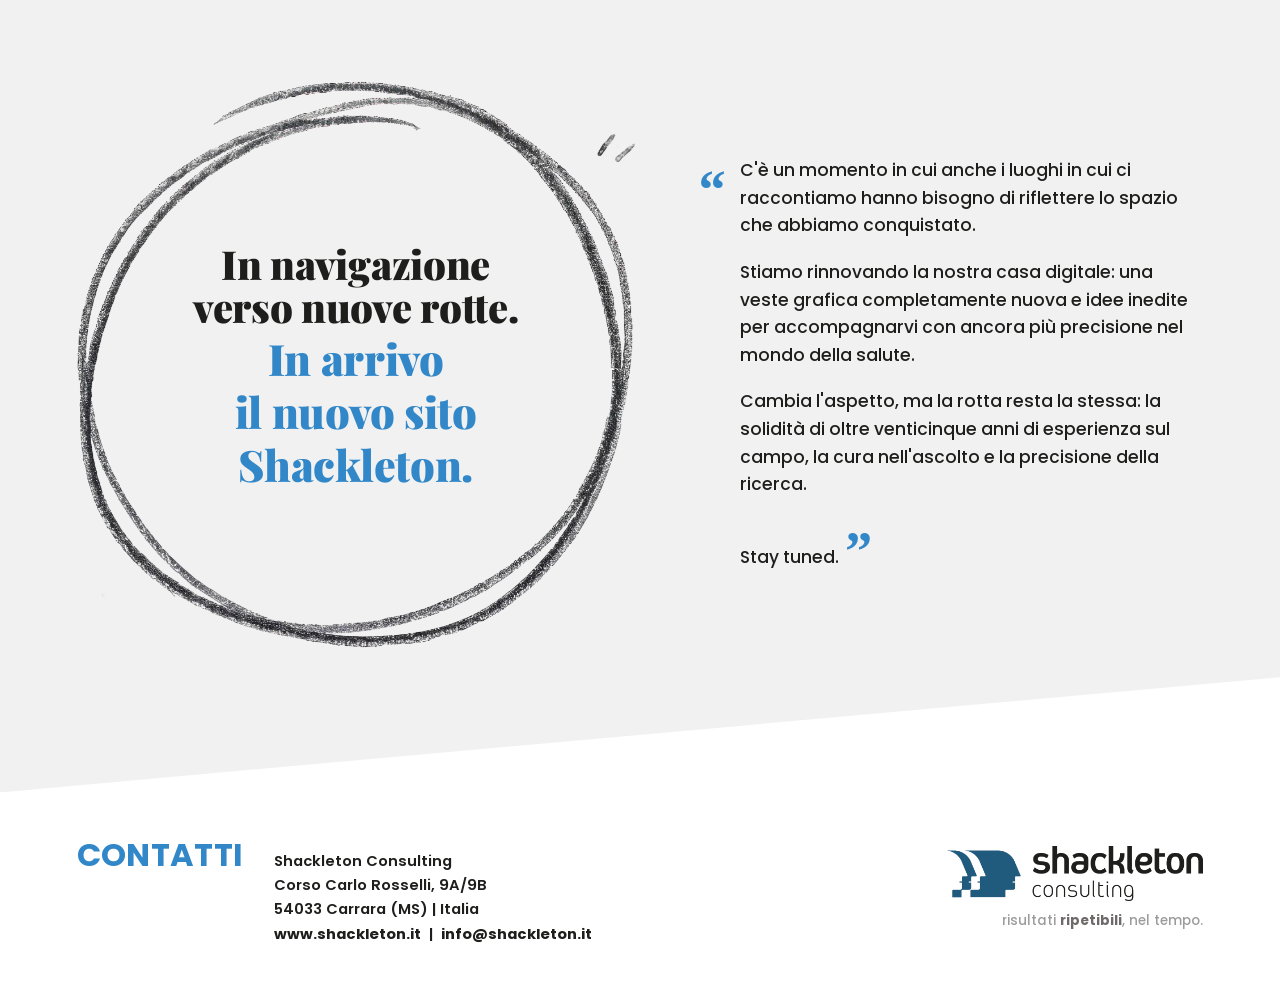
==== index.html @ fef7f061 "Base: landing provvisoria fedele al mockup del grafico Hero con cerchio disegnato a mano, titolo ani" ====
<!DOCTYPE html>
<html lang="it">
<head>
<meta charset="UTF-8">
<meta name="viewport" content="width=device-width, initial-scale=1, viewport-fit=cover">
<title>Shackleton Consulting — Il nuovo sito è in arrivo</title>
<meta name="description" content="Shackleton Consulting sta rinnovando la propria casa digitale. Stessa solidità, stessa cura: un nuovo sito, in arrivo. Stay tuned.">
<meta name="theme-color" content="#f1f1f1">

<meta property="og:type" content="website">
<meta property="og:title" content="Shackleton Consulting — Il nuovo sito è in arrivo">
<meta property="og:description" content="Stiamo rinnovando la nostra casa digitale: una veste grafica completamente nuova per accompagnarvi con ancora più precisione nel mondo della salute.">
<meta property="og:image" content="images/logo-shackleton.png">
<meta property="og:locale" content="it_IT">

<link rel="icon" type="image/png" sizes="32x32" href="images/favicon-32.png">
<link rel="icon" type="image/png" sizes="16x16" href="images/favicon-16.png">
<link rel="apple-touch-icon" sizes="180x180" href="images/favicon-180.png">

<link rel="preconnect" href="https://fonts.googleapis.com">
<link rel="preconnect" href="https://fonts.gstatic.com" crossorigin>
<link href="https://fonts.googleapis.com/css2?family=Playfair+Display:wght@700;800;900&family=Poppins:ital,wght@0,400;0,500;0,600;0,700;0,800;1,500&display=swap" rel="stylesheet">

<link rel="stylesheet" href="styles.css">
</head>
<body>

<a class="skip-link" href="#contatti">Vai ai contatti</a>

<div class="page">

  <header class="hero" id="top">
    <div class="hero__visual" aria-hidden="false">
      <picture>
        <source srcset="images/circle-sketch.webp" type="image/webp">
        <img class="hero__circle" src="images/circle-sketch.png" alt="" aria-hidden="true" width="983" height="1000">
      </picture>

      <h1 class="hero__heading">
        <span class="hero__line hero__line--ink" style="--d:1">In navigazione</span>
        <span class="hero__line hero__line--ink" style="--d:2">verso nuove rotte.</span>
        <span class="hero__line hero__line--blue" style="--d:3">In arrivo</span>
        <span class="hero__line hero__line--blue" style="--d:4">il nuovo sito</span>
        <span class="hero__line hero__line--blue" style="--d:5">Shackleton.</span>
      </h1>
    </div>

    <div class="hero__quote-wrap">
      <blockquote class="hero__quote">
        <span class="quote-mark quote-mark--open" aria-hidden="true">&ldquo;</span>
        <div class="hero__quote-text">
          <p>C'è un momento in cui anche i luoghi in cui ci raccontiamo hanno bisogno di riflettere lo spazio che abbiamo conquistato.</p>
          <p>Stiamo rinnovando la nostra casa digitale: una veste grafica completamente nuova e idee inedite per accompagnarvi con ancora più precisione nel mondo della salute.</p>
          <p>Cambia l'aspetto, ma la rotta resta la stessa: la solidità di oltre venticinque anni di esperienza sul campo, la cura nell'ascolto e la precisione della ricerca.</p>
          <p class="hero__signoff">Stay tuned.<span class="quote-mark quote-mark--close" aria-hidden="true">&rdquo;</span></p>
        </div>
      </blockquote>
    </div>
  </header>

  <footer class="site-footer" id="contatti">
    <div class="site-footer__inner">
      <div class="site-footer__contact">
        <h2 class="site-footer__label">Contatti</h2>
        <address>
          Shackleton Consulting<br>
          Corso Carlo Rosselli, 9A/9B<br>
          54033 Carrara (MS) | Italia<br>
          <a href="https://www.shackleton.it">www.shackleton.it</a>&nbsp;&nbsp;|&nbsp;&nbsp;<a href="mailto:info@shackleton.it">info@shackleton.it</a>
        </address>
      </div>

      <div class="site-footer__brand">
        <img class="site-footer__logo" src="images/logo-shackleton.png" alt="Shackleton Consulting" width="1920" height="416" loading="lazy">
        <p class="site-footer__tagline">risultati <strong>ripetibili</strong>, nel tempo.</p>
      </div>
    </div>
  </footer>

</div>

<script src="site.js" defer></script>
</body>
</html>
---- styles.css ----
/* ==========================================================================
   Shackleton Consulting — Landing provvisoria "Stay tuned"
   ========================================================================== */

:root{
  --bg: #f1f1f1;
  --white: #ffffff;
  --blue: #3287c8;
  --blue-dark: #205b7d;
  --ink: #1e1e1c;
  --gray: #9c9c9c;
  --gray-dark: #6e6a69;

  --serif: "Playfair Display", "Georgia", "Times New Roman", serif;
  --sans: "Poppins", "Segoe UI", "Helvetica Neue", Arial, sans-serif;

  --footer-wedge: clamp(48px, 9vw, 140px);
  --edge: clamp(24px, 6vw, 96px);

  color-scheme: light;
}

*, *::before, *::after{ box-sizing: border-box; }

html{
  scroll-behavior: smooth;
}

body{
  margin: 0;
  background: var(--bg);
  color: var(--ink);
  font-family: var(--sans);
  -webkit-font-smoothing: antialiased;
  -moz-osx-font-smoothing: grayscale;
  overflow-x: hidden;
}

img{ max-width: 100%; display: block; }

a{
  color: var(--blue);
  text-decoration: none;
}

/* Skip link — accessibility */
.skip-link{
  position: absolute;
  left: -9999px;
  top: 0;
  background: var(--blue-dark);
  color: #fff;
  padding: 12px 20px;
  z-index: 1000;
  border-radius: 0 0 8px 0;
}
.skip-link:focus{
  left: 0;
}

.page{
  min-height: 100vh;
  display: flex;
  flex-direction: column;
}

/* ==========================================================================
   HERO
   ========================================================================== */

.hero{
  position: relative;
  flex: 1 0 auto;
  display: grid;
  grid-template-columns: minmax(0, 1.05fr) minmax(0, 0.95fr);
  align-items: center;
  gap: clamp(24px, 5vw, 72px);
  padding: clamp(56px, 9vh, 110px) var(--edge) clamp(120px, 16vh, 200px);
  max-width: 1440px;
  margin: 0 auto;
  width: 100%;
}

.hero__visual{
  position: relative;
  display: flex;
  align-items: center;
  justify-content: center;
  aspect-ratio: 983 / 1000;
  width: 100%;
  max-width: 560px;
  justify-self: start;
}

.hero__visual picture{
  position: absolute;
  inset: 0;
  display: block;
}

.hero__circle{
  width: 100%;
  height: 100%;
  object-fit: contain;
  opacity: 0;
  transform: scale(0.88) rotate(-3deg);
  animation: circleIn 1.1s cubic-bezier(.2,.7,.2,1) .15s forwards,
             circleDrift 9s ease-in-out 1.3s infinite;
}

@keyframes circleIn{
  to{ opacity: 1; transform: scale(1) rotate(0deg); }
}
@keyframes circleDrift{
  0%, 100%{ transform: rotate(0deg) translateY(0); }
  50%{ transform: rotate(.6deg) translateY(-6px); }
}

.hero__heading{
  position: relative;
  margin: 0;
  padding: 8% 10%;
  text-align: center;
  font-weight: 900;
  line-height: 1.08;
  letter-spacing: -0.01em;
}

.hero__line{
  display: block;
  opacity: 0;
  transform: translateY(18px);
  animation: lineIn .8s cubic-bezier(.2,.7,.2,1) forwards;
  animation-delay: calc(var(--d) * 120ms + 250ms);
}

@keyframes lineIn{
  to{ opacity: 1; transform: translateY(0); }
}

.hero__line--ink{
  font-family: var(--serif);
  font-size: clamp(1.5rem, 3.6vw, 2.5rem);
  color: var(--ink);
}

.hero__line--blue{
  font-family: var(--serif);
  font-size: clamp(1.6rem, 3.9vw, 2.7rem);
  color: var(--blue);
  margin-top: 0.15em;
}
.hero__line--blue:first-of-type{ margin-top: 0.35em; }

.hero__quote-wrap{
  display: flex;
  align-items: center;
  opacity: 0;
  transform: translateX(26px);
  animation: quoteIn .9s cubic-bezier(.2,.7,.2,1) .9s forwards;
}

@keyframes quoteIn{
  to{ opacity: 1; transform: translateX(0); }
}

.hero__quote{
  margin: 0;
  display: flex;
  gap: 14px;
  align-items: flex-start;
}

.quote-mark{
  font-family: Georgia, "Times New Roman", serif;
  color: var(--blue);
  font-weight: 700;
  font-size: clamp(2.4rem, 4.5vw, 3.4rem);
  line-height: 1;
  flex: none;
}
.quote-mark--open{
  transform: translateY(6px);
}
.quote-mark--close{
  display: inline-block;
  margin-left: 6px;
  transform: translateY(6px) scale(0);
  animation: markPop .5s cubic-bezier(.34,1.56,.64,1) 1.6s forwards;
}
@keyframes markPop{
  to{ transform: translateY(6px) scale(1); }
}

.hero__quote-text p{
  margin: 0 0 1.1em;
  font-size: clamp(.98rem, 1.35vw, 1.08rem);
  line-height: 1.6;
  font-weight: 500;
  color: var(--ink);
}
.hero__quote-text p:last-child{ margin-bottom: 0; }

.hero__signoff{
  font-weight: 700;
}

/* ==========================================================================
   FOOTER
   ========================================================================== */

.site-footer{
  position: relative;
  flex: none;
  background: var(--white);
  z-index: 2;
}

.site-footer::before{
  content: "";
  position: absolute;
  left: 0;
  right: 0;
  bottom: 100%;
  height: var(--footer-wedge);
  background: var(--white);
  clip-path: polygon(0 100%, 100% 0, 100% 100%);
  pointer-events: none;
}

.site-footer__inner{
  max-width: 1440px;
  margin: 0 auto;
  padding: clamp(20px, 3vw, 40px) var(--edge) clamp(32px, 4vw, 56px);
  display: flex;
  flex-wrap: wrap;
  align-items: center;
  justify-content: space-between;
  gap: clamp(24px, 4vw, 48px);
}

.site-footer__contact,
.site-footer__brand{
  opacity: 0;
  transform: translateY(16px);
}
.is-visible .site-footer__contact{
  animation: footIn .8s cubic-bezier(.2,.7,.2,1) forwards;
}
.is-visible .site-footer__brand{
  animation: footIn .8s cubic-bezier(.2,.7,.2,1) .15s forwards;
}
@keyframes footIn{
  to{ opacity: 1; transform: translateY(0); }
}

.site-footer__contact{
  display: flex;
  align-items: baseline;
  gap: clamp(16px, 2.4vw, 32px);
  flex-wrap: wrap;
}

.site-footer__label{
  margin: 0;
  font-family: var(--sans);
  font-size: clamp(1.4rem, 2.6vw, 2rem);
  font-weight: 700;
  color: var(--blue);
  text-transform: uppercase;
  letter-spacing: .01em;
}

address{
  font-style: normal;
  font-weight: 600;
  font-size: clamp(.86rem, 1.15vw, .98rem);
  line-height: 1.65;
  color: var(--ink);
}

address a{
  color: var(--ink);
  font-weight: 700;
  position: relative;
}
address a::after{
  content: "";
  position: absolute;
  left: 0;
  right: 100%;
  bottom: -2px;
  height: 2px;
  background: var(--blue);
  transition: right .3s cubic-bezier(.2,.7,.2,1);
}
address a:hover::after,
address a:focus-visible::after{
  right: 0;
}
address a:hover,
address a:focus-visible{
  color: var(--blue-dark);
}

.site-footer__brand{
  display: flex;
  flex-direction: column;
  align-items: flex-end;
  gap: 10px;
  text-align: right;
}

.site-footer__logo{
  width: clamp(190px, 20vw, 300px);
  height: auto;
}

.site-footer__tagline{
  margin: 0;
  font-size: clamp(.8rem, 1.05vw, .92rem);
  font-weight: 500;
  color: var(--gray);
}
.site-footer__tagline strong{
  color: var(--gray-dark);
  font-weight: 700;
}

/* ==========================================================================
   RESPONSIVE
   ========================================================================== */

@media (max-width: 980px){
  .hero{
    grid-template-columns: 1fr;
    justify-items: center;
    text-align: center;
    padding-top: clamp(48px, 10vh, 90px);
  }
  .hero__visual{ max-width: 460px; justify-self: center; }
  .hero__quote-wrap{
    transform: translateY(24px);
    animation-name: quoteInUp;
  }
  @keyframes quoteInUp{
    to{ opacity: 1; transform: translateY(0); }
  }
  .hero__quote{ text-align: left; }
}

@media (max-width: 640px){
  .hero{ padding-inline: 20px; padding-bottom: clamp(90px, 20vh, 150px); gap: 36px; }
  .hero__heading{ padding: 10% 4%; }
  .site-footer__inner{ flex-direction: column; align-items: flex-start; }
  .site-footer__brand{ align-items: flex-start; text-align: left; width: 100%; }
  .site-footer__logo{ width: clamp(180px, 55vw, 260px); }
  .site-footer__contact{ flex-direction: column; align-items: flex-start; gap: 10px; }
}

@media (max-width: 380px){
  .hero__line--ink{ font-size: 1.55rem; }
  .hero__line--blue{ font-size: 1.65rem; }
}

/* ==========================================================================
   MOTION PREFERENCES
   ========================================================================== */

@media (prefers-reduced-motion: reduce){
  *, *::before, *::after{
    animation-duration: .001ms !important;
    animation-iteration-count: 1 !important;
    transition-duration: .001ms !important;
    scroll-behavior: auto !important;
  }
  .hero__circle{ animation: none; opacity: 1; transform: none; }
}
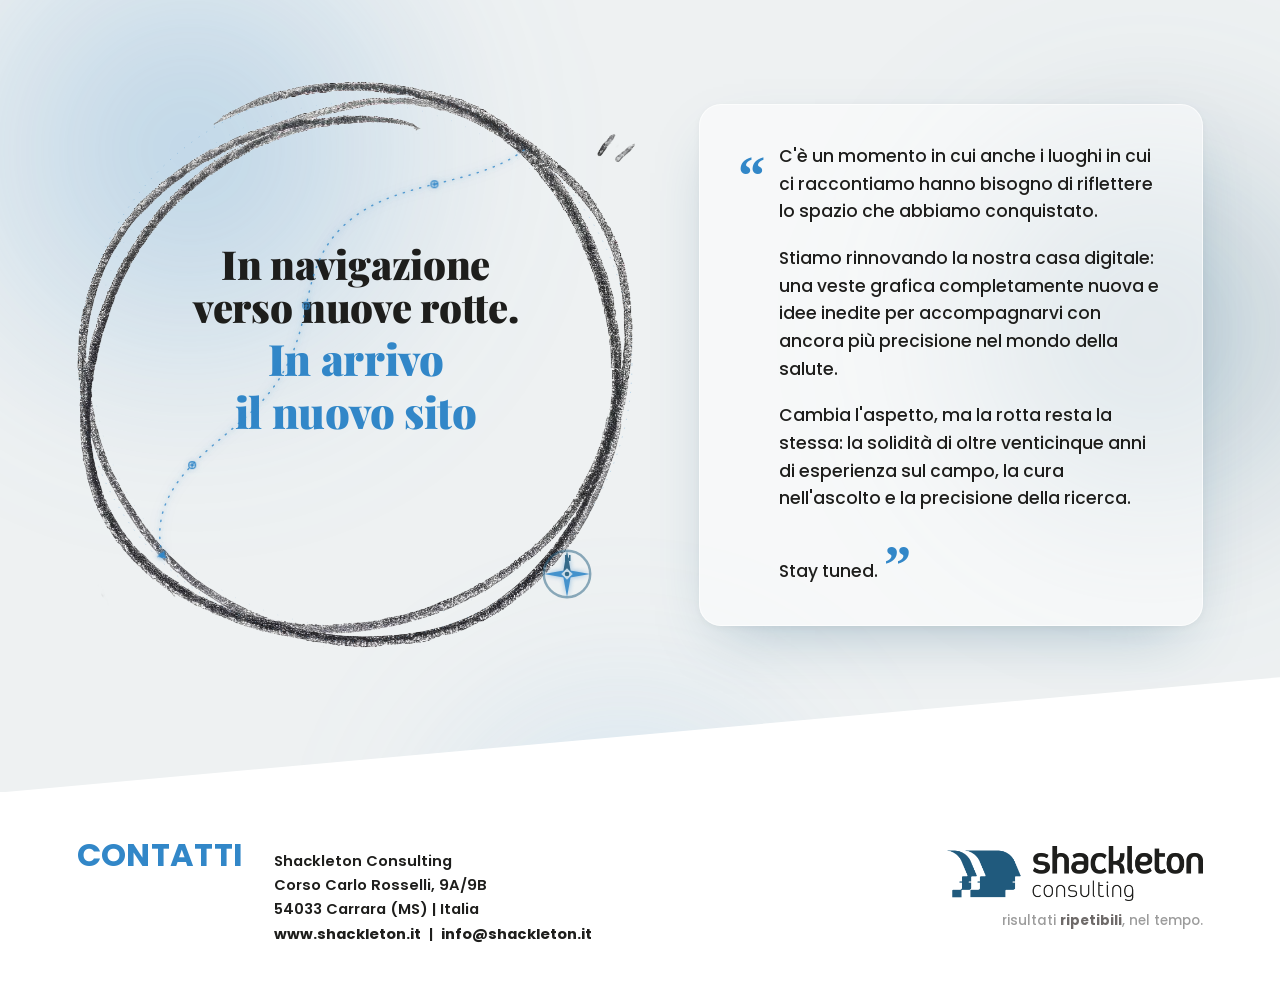
==== commit 030c31e6: "Applica direzione v3 "Esploratore Celeste" all'hero Sfondo atmosferico con bagliori animati, rotta s" ====
--- a/index.html
+++ b/index.html
@@ -27,6 +27,12 @@
 
 <a class="skip-link" href="#contatti">Vai ai contatti</a>
 
+<div class="aurora" aria-hidden="true">
+  <div class="aurora__blob aurora__blob--1"></div>
+  <div class="aurora__blob aurora__blob--2"></div>
+  <div class="aurora__blob aurora__blob--3"></div>
+</div>
+
 <div class="page">
 
   <header class="hero" id="top">
@@ -36,12 +42,79 @@
         <img class="hero__circle" src="images/circle-sketch.png" alt="" aria-hidden="true" width="983" height="1000">
       </picture>
 
+      <svg class="hero__radar" viewBox="0 0 983 1000" preserveAspectRatio="xMidYMid meet" aria-hidden="true">
+        <circle class="hero__radar-ring hero__radar-ring--a" cx="491" cy="500" r="487" />
+        <circle class="hero__radar-ring hero__radar-ring--b" cx="491" cy="500" r="462" />
+      </svg>
+
+      <!-- Cielo stellato ambientale -->
+      <svg class="hero__stars" viewBox="0 0 983 1000" preserveAspectRatio="xMidYMid meet" aria-hidden="true">
+        <defs>
+          <g id="sparkle4">
+            <path d="M0,-5 L1.1,-1.1 L5,0 L1.1,1.1 L0,5 L-1.1,1.1 L-5,0 L-1.1,-1.1 Z" />
+          </g>
+        </defs>
+        <g class="star-sparkle is-ambient star-twinkle" style="animation-delay:.2s" transform="translate(95,180) scale(.7)"><use href="#sparkle4"/></g>
+        <g class="star-sparkle is-ambient star-twinkle" style="animation-delay:1.4s" transform="translate(860,300) scale(.55)"><use href="#sparkle4"/></g>
+        <g class="star-sparkle is-ambient star-twinkle" style="animation-delay:.8s" transform="translate(120,760) scale(.6)"><use href="#sparkle4"/></g>
+        <g class="star-sparkle is-ambient star-twinkle" style="animation-delay:2.1s" transform="translate(870,620) scale(.7)"><use href="#sparkle4"/></g>
+        <g class="star-sparkle is-ambient star-twinkle" style="animation-delay:1.7s" transform="translate(500,90) scale(.5)"><use href="#sparkle4"/></g>
+        <g class="star-sparkle is-ambient star-twinkle" style="animation-delay:.5s" transform="translate(760,850) scale(.6)"><use href="#sparkle4"/></g>
+        <g class="star-sparkle is-ambient star-twinkle" style="animation-delay:2.6s" transform="translate(230,920) scale(.5)"><use href="#sparkle4"/></g>
+      </svg>
+
+      <!-- Rotta stellare + barchetta + scia -->
+      <svg class="hero__route" viewBox="0 0 983 1000" preserveAspectRatio="xMidYMid meet" aria-hidden="true">
+        <path class="hero__route-path" d="M 150 836 C 120 700, 260 640, 330 560 C 430 445, 380 340, 470 255 C 560 170, 700 190, 790 120" />
+
+        <g class="hero__waypoint hero__waypoint--1" transform="translate(203,677)">
+          <circle class="hero__waypoint-ring" r="6" />
+          <use class="hero__waypoint-star" href="#sparkle4" transform="scale(1.3)" />
+        </g>
+        <g class="hero__waypoint hero__waypoint--2" transform="translate(404,396)">
+          <circle class="hero__waypoint-ring" r="6" />
+          <use class="hero__waypoint-star" href="#sparkle4" transform="scale(1.3)" />
+        </g>
+        <g class="hero__waypoint hero__waypoint--3" transform="translate(630,182)">
+          <circle class="hero__waypoint-ring" r="6" />
+          <use class="hero__waypoint-star" href="#sparkle4" transform="scale(1.3)" />
+        </g>
+
+        <g class="hero__wake">
+          <g class="hero__wake-motion hero__wake-motion--4"><circle class="hero__wake-dot hero__wake-dot--4" r="3" /></g>
+          <g class="hero__wake-motion hero__wake-motion--3"><circle class="hero__wake-dot hero__wake-dot--3" r="3.6" /></g>
+          <g class="hero__wake-motion hero__wake-motion--2"><circle class="hero__wake-dot hero__wake-dot--2" r="4.2" /></g>
+          <g class="hero__wake-motion hero__wake-motion--1"><circle class="hero__wake-dot hero__wake-dot--1" r="4.8" /></g>
+        </g>
+
+        <g class="hero__route-boat">
+          <g class="hero__route-boat-motion">
+            <polygon class="hero__route-boat-mark" points="0,-9 7,7 0,3.5 -7,7" />
+          </g>
+        </g>
+      </svg>
+
+      <!-- Rosa dei venti interattiva -->
+      <div class="hero__compass" id="compass" aria-hidden="true">
+        <svg viewBox="0 0 60 60">
+          <circle class="c-ring" cx="30" cy="30" r="24" />
+          <g class="c-needle">
+            <polygon class="c-point" points="30,6 34,28 30,24 26,28" />
+            <polygon class="c-point--accent" points="30,54 34,32 30,36 26,32" />
+            <polygon class="c-point--accent" points="6,30 28,26 24,30 28,34" />
+            <polygon class="c-point--accent" points="54,30 32,34 36,30 32,26" />
+          </g>
+          <circle class="c-point" cx="30" cy="30" r="2.4" />
+          <text class="c-n" x="30" y="17" text-anchor="middle">N</text>
+        </svg>
+      </div>
+
       <h1 class="hero__heading">
         <span class="hero__line hero__line--ink" style="--d:1">In navigazione</span>
         <span class="hero__line hero__line--ink" style="--d:2">verso nuove rotte.</span>
         <span class="hero__line hero__line--blue" style="--d:3">In arrivo</span>
         <span class="hero__line hero__line--blue" style="--d:4">il nuovo sito</span>
-        <span class="hero__line hero__line--blue" style="--d:5">Shackleton.</span>
+        <span class="hero__line hero__line--blue hero__brand-word" style="--d:5">Shackleton.</span>
       </h1>
     </div>
 
--- a/styles.css
+++ b/styles.css
@@ -63,6 +63,51 @@
   display: flex;
   flex-direction: column;
 }
+
+/* ==========================================================================
+   ATMOSFERA — sfondo "aurora"
+   ========================================================================== */
+
+body{ background: #eef1f2; }
+
+.aurora{
+  position: fixed;
+  inset: 0;
+  z-index: 0;
+  overflow: hidden;
+  pointer-events: none;
+}
+.aurora__blob{
+  position: absolute;
+  border-radius: 50%;
+  filter: blur(70px);
+  opacity: .55;
+  mix-blend-mode: multiply;
+  will-change: transform;
+}
+.aurora__blob--1{
+  width: 620px; height: 620px;
+  left: -120px; top: -160px;
+  background: radial-gradient(circle, rgba(50,135,200,.55), transparent 70%);
+  animation: auroraDrift1 26s ease-in-out infinite alternate;
+}
+.aurora__blob--2{
+  width: 540px; height: 540px;
+  right: -140px; top: 60px;
+  background: radial-gradient(circle, rgba(32,91,125,.5), transparent 70%);
+  animation: auroraDrift2 32s ease-in-out infinite alternate;
+}
+.aurora__blob--3{
+  width: 480px; height: 480px;
+  left: 30%; bottom: -220px;
+  background: radial-gradient(circle, rgba(108,178,232,.5), transparent 70%);
+  animation: auroraDrift3 22s ease-in-out infinite alternate;
+}
+@keyframes auroraDrift1{ to{ transform: translate(60px, 50px) scale(1.08); } }
+@keyframes auroraDrift2{ to{ transform: translate(-70px, 40px) scale(1.05); } }
+@keyframes auroraDrift3{ to{ transform: translate(40px, -30px) scale(1.1); } }
+
+.page, .hero, .site-footer{ position: relative; z-index: 1; }
 
 /* ==========================================================================
    HERO
@@ -116,6 +161,88 @@
   50%{ transform: rotate(.6deg) translateY(-6px); }
 }
 
+/* ---- anello radar rotante ---- */
+.hero__radar{ position: absolute; inset: 0; width: 100%; height: 100%; z-index: 0; opacity: 0; animation: radarIn 1s ease 1s forwards; }
+@keyframes radarIn{ to{ opacity: 1; } }
+.hero__radar-ring{
+  fill: none; stroke: var(--blue); stroke-width: 1.4; stroke-dasharray: 2 14; opacity: .35;
+  transform-origin: 491px 500px; animation: radarSpin 60s linear infinite;
+}
+.hero__radar-ring--b{ stroke-dasharray: 1 26; opacity: .22; animation-duration: 90s; animation-direction: reverse; }
+@keyframes radarSpin{ to{ transform: rotate(360deg); } }
+
+/* ---- cielo stellato ambientale ---- */
+.hero__stars{ position: absolute; inset: 0; width: 100%; height: 100%; z-index: 1; }
+.star-sparkle{ fill: var(--blue); opacity: 0; }
+.star-sparkle.is-ambient{ fill: var(--blue-dark); }
+.star-twinkle{ animation: starTwinkle 3.4s ease-in-out infinite; }
+@keyframes starTwinkle{
+  0%, 100%{ opacity: .15; transform: scale(.75); }
+  50%{ opacity: .85; transform: scale(1.15); }
+}
+
+/* ---- rotta stellare luminosa ---- */
+.hero__route{ position: absolute; inset: 0; width: 100%; height: 100%; overflow: visible; z-index: 1; }
+.hero__route-path{
+  fill: none; stroke: var(--blue); stroke-width: 2.6; stroke-linecap: round;
+  stroke-dasharray: 2 13; opacity: .8;
+  stroke-dashoffset: 1400;
+  filter: drop-shadow(0 0 5px rgba(50,135,200,.85)) drop-shadow(0 0 14px rgba(50,135,200,.4));
+  animation: routeDraw 2.5s cubic-bezier(.3,.7,.2,1) 1.1s forwards;
+}
+@keyframes routeDraw{ to{ stroke-dashoffset: 0; } }
+
+.hero__waypoint{ opacity: 0; }
+.hero__waypoint--1{ animation: waypointIn .4s ease 1.75s forwards; }
+.hero__waypoint--2{ animation: waypointIn .4s ease 2.55s forwards; }
+.hero__waypoint--3{ animation: waypointIn .4s ease 3.35s forwards; }
+@keyframes waypointIn{ to{ opacity: 1; } }
+.hero__waypoint-star{
+  fill: var(--blue);
+  filter: drop-shadow(0 0 6px rgba(50,135,200,.95));
+  animation: starPulse 2.6s ease-in-out infinite;
+}
+@keyframes starPulse{ 0%,100%{ transform: scale(1); } 50%{ transform: scale(1.25); } }
+.hero__waypoint-ring{ fill: none; stroke: var(--blue); stroke-width: 2; transform-origin: center; }
+.hero__waypoint--1 .hero__waypoint-ring{ animation: ping 1.1s ease-out 1.75s; }
+.hero__waypoint--2 .hero__waypoint-ring{ animation: ping 1.1s ease-out 2.55s; }
+.hero__waypoint--3 .hero__waypoint-ring{ animation: ping 1.1s ease-out 3.35s; }
+@keyframes ping{ 0%{ transform: scale(.3); opacity: .9; } 100%{ transform: scale(2.6); opacity: 0; } }
+
+.hero__route-boat{ opacity: 0; animation: boatFadeIn .5s ease 3.8s forwards; }
+@keyframes boatFadeIn{ to{ opacity: 1; } }
+.hero__route-boat-motion, .hero__wake-motion{
+  offset-path: path('M 150 836 C 120 700, 260 640, 330 560 C 430 445, 380 340, 470 255 C 560 170, 700 190, 790 120');
+  offset-rotate: auto; animation-name: boatMove; animation-duration: 8s; animation-timing-function: linear; animation-iteration-count: infinite;
+}
+.hero__route-boat-motion{ animation-delay: 3.8s; }
+@keyframes boatMove{ from{ offset-distance: 0%; } to{ offset-distance: 100%; } }
+.hero__route-boat-mark{ fill: var(--blue); filter: drop-shadow(0 0 5px rgba(50,135,200,.9)); }
+
+.hero__wake{ opacity: 0; animation: boatFadeIn .5s ease 3.8s forwards; }
+.hero__wake-dot{ fill: var(--blue); }
+.hero__wake-motion--1{ animation-delay: 3.94s; }
+.hero__wake-motion--2{ animation-delay: 4.08s; }
+.hero__wake-motion--3{ animation-delay: 4.24s; }
+.hero__wake-motion--4{ animation-delay: 4.42s; }
+.hero__wake-dot--1{ opacity: .38; } .hero__wake-dot--2{ opacity: .26; }
+.hero__wake-dot--3{ opacity: .16; } .hero__wake-dot--4{ opacity: .08; }
+
+/* ---- rosa dei venti interattiva ---- */
+.hero__compass{
+  position: absolute; bottom: 8%; right: 7%;
+  width: clamp(40px, 6.4vw, 58px); height: clamp(40px, 6.4vw, 58px);
+  z-index: 1; opacity: 0; transform-origin: 50% 50%;
+  animation: compassIn 1s cubic-bezier(.2,.8,.3,1.15) 2.6s forwards;
+}
+@keyframes compassIn{ 0%{ opacity: 0; transform: rotate(-35deg) scale(.7); } 70%{ opacity: 1; } 100%{ opacity: .9; transform: rotate(0deg) scale(1); } }
+.hero__compass svg{ width: 100%; height: 100%; display: block; overflow: visible; }
+.hero__compass .c-ring{ fill: none; stroke: var(--blue-dark); stroke-width: 2.5; opacity: .55; }
+.hero__compass .c-point{ fill: var(--blue-dark); }
+.hero__compass .c-point--accent{ fill: var(--blue); }
+.hero__compass .c-needle{ transform-origin: 30px 30px; transition: transform .25s cubic-bezier(.2,.7,.3,1); filter: drop-shadow(0 0 3px rgba(50,135,200,.6)); }
+.hero__compass .c-n{ font-family: var(--sans); font-size: 9px; font-weight: 700; fill: var(--blue-dark); }
+
 .hero__heading{
   position: relative;
   margin: 0;
@@ -124,6 +251,28 @@
   font-weight: 900;
   line-height: 1.08;
   letter-spacing: -0.01em;
+  overflow: hidden;
+}
+
+.hero__heading::after{
+  content: "";
+  position: absolute;
+  top: -20%;
+  left: -60%;
+  width: 40%;
+  height: 140%;
+  background: linear-gradient(100deg, transparent, rgba(255,255,255,.75) 45%, rgba(255,255,255,.75) 55%, transparent);
+  transform: skewX(-18deg);
+  mix-blend-mode: overlay;
+  opacity: 0;
+  animation: shimmer 1.4s cubic-bezier(.3,.6,.2,1) 1.85s;
+  pointer-events: none;
+}
+@keyframes shimmer{
+  0%{ opacity: 0; left: -60%; }
+  15%{ opacity: 1; }
+  60%{ opacity: 1; }
+  100%{ opacity: 0; left: 130%; }
 }
 
 .hero__line{
@@ -152,12 +301,30 @@
 }
 .hero__line--blue:first-of-type{ margin-top: 0.35em; }
 
+.hero__brand-word{
+  background: linear-gradient(100deg, var(--blue) 0%, #7fc2ec 22%, var(--blue-dark) 45%, var(--blue) 68%, #7fc2ec 88%, var(--blue) 100%);
+  background-size: 260% 100%;
+  -webkit-background-clip: text;
+  background-clip: text;
+  -webkit-text-fill-color: transparent;
+  color: transparent;
+  animation: brandShine 7s linear 4.2s infinite;
+}
+@keyframes brandShine{ to{ background-position: -260% 0; } }
+
 .hero__quote-wrap{
   display: flex;
   align-items: center;
   opacity: 0;
   transform: translateX(26px);
   animation: quoteIn .9s cubic-bezier(.2,.7,.2,1) .9s forwards;
+  background: rgba(255,255,255,.5);
+  -webkit-backdrop-filter: blur(20px) saturate(160%);
+  backdrop-filter: blur(20px) saturate(160%);
+  border: 1px solid rgba(255,255,255,.65);
+  border-radius: 22px;
+  padding: clamp(24px, 3vw, 40px);
+  box-shadow: 0 24px 60px -24px rgba(32,91,125,.35), 0 2px 10px rgba(30,30,28,.05);
 }
 
 @keyframes quoteIn{
@@ -363,6 +530,10 @@
   .hero__line--blue{ font-size: 1.65rem; }
 }
 
+@media (max-width: 980px){
+  .hero__compass{ bottom: 5%; right: 9%; }
+}
+
 /* ==========================================================================
    MOTION PREFERENCES
    ========================================================================== */
@@ -375,4 +546,15 @@
     scroll-behavior: auto !important;
   }
   .hero__circle{ animation: none; opacity: 1; transform: none; }
-}
+  .aurora__blob{ animation: none; }
+  .hero__route-path{ stroke-dashoffset: 0; }
+  .hero__route-boat, .hero__wake{ opacity: 1; }
+  .hero__route-boat-motion, .hero__wake-motion{ animation: none; offset-distance: 35%; }
+  .hero__compass{ opacity: .9; transform: none; }
+  .hero__radar{ opacity: 1; }
+  .hero__waypoint{ opacity: 1; }
+  .hero__waypoint-ring{ opacity: 0; }
+  .hero__heading::after{ opacity: 0; }
+  .hero__brand-word{ background-position: 0 0; }
+  .star-twinkle{ opacity: .5; }
+}
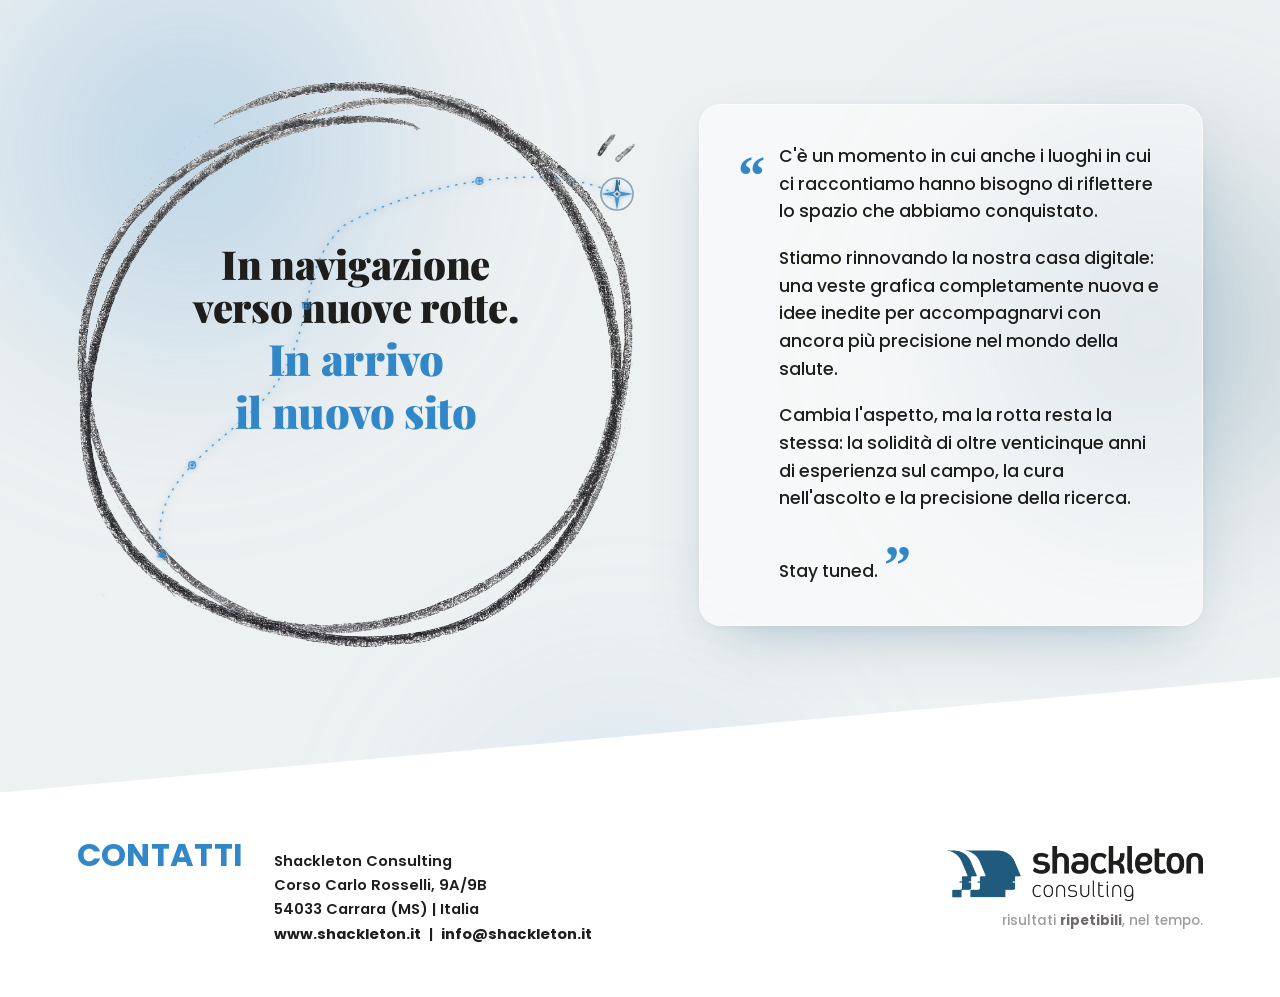
==== commit 2acdd0dc: "Sposta la rosa dei venti nello spazio libero reale fra cerchio e trattini Analizzati i pixel dell'im" ====
--- a/index.html
+++ b/index.html
@@ -65,7 +65,7 @@
 
       <!-- Rotta stellare + barchetta + scia -->
       <svg class="hero__route" viewBox="0 0 983 1000" preserveAspectRatio="xMidYMid meet" aria-hidden="true">
-        <path class="hero__route-path" d="M 150 836 C 120 700, 260 640, 330 560 C 430 445, 380 340, 470 255 C 560 170, 700 190, 790 120" />
+        <path class="hero__route-path" d="M 150 836 C 120 700, 260 640, 330 560 C 430 445, 380 340, 470 255 C 600 180, 820 140, 940 195" />
 
         <g class="hero__waypoint hero__waypoint--1" transform="translate(203,677)">
           <circle class="hero__waypoint-ring" r="6" />
@@ -75,7 +75,7 @@
           <circle class="hero__waypoint-ring" r="6" />
           <use class="hero__waypoint-star" href="#sparkle4" transform="scale(1.3)" />
         </g>
-        <g class="hero__waypoint hero__waypoint--3" transform="translate(630,182)">
+        <g class="hero__waypoint hero__waypoint--3" transform="translate(709,176)">
           <circle class="hero__waypoint-ring" r="6" />
           <use class="hero__waypoint-star" href="#sparkle4" transform="scale(1.3)" />
         </g>
--- a/styles.css
+++ b/styles.css
@@ -212,7 +212,7 @@
 .hero__route-boat{ opacity: 0; animation: boatFadeIn .5s ease 3.8s forwards; }
 @keyframes boatFadeIn{ to{ opacity: 1; } }
 .hero__route-boat-motion, .hero__wake-motion{
-  offset-path: path('M 150 836 C 120 700, 260 640, 330 560 C 430 445, 380 340, 470 255 C 560 170, 700 190, 790 120');
+  offset-path: path('M 150 836 C 120 700, 260 640, 330 560 C 430 445, 380 340, 470 255 C 600 180, 820 140, 940 195');
   offset-rotate: auto; animation-name: boatMove; animation-duration: 8s; animation-timing-function: linear; animation-iteration-count: infinite;
 }
 .hero__route-boat-motion{ animation-delay: 3.8s; }
@@ -228,12 +228,13 @@
 .hero__wake-dot--1{ opacity: .38; } .hero__wake-dot--2{ opacity: .26; }
 .hero__wake-dot--3{ opacity: .16; } .hero__wake-dot--4{ opacity: .08; }
 
-/* ---- rosa dei venti interattiva ---- */
+/* ---- rosa dei venti interattiva — nello spazio libero fra il cerchio e i trattini ---- */
 .hero__compass{
-  position: absolute; bottom: 8%; right: 7%;
-  width: clamp(40px, 6.4vw, 58px); height: clamp(40px, 6.4vw, 58px);
+  position: absolute; top: 20%; left: 96.8%;
+  translate: -50% -50%;
+  width: clamp(28px, 4.6vw, 40px); height: clamp(28px, 4.6vw, 40px);
   z-index: 1; opacity: 0; transform-origin: 50% 50%;
-  animation: compassIn 1s cubic-bezier(.2,.8,.3,1.15) 2.6s forwards;
+  animation: compassIn 1s cubic-bezier(.2,.8,.3,1.15) 3.6s forwards;
 }
 @keyframes compassIn{ 0%{ opacity: 0; transform: rotate(-35deg) scale(.7); } 70%{ opacity: 1; } 100%{ opacity: .9; transform: rotate(0deg) scale(1); } }
 .hero__compass svg{ width: 100%; height: 100%; display: block; overflow: visible; }
@@ -530,9 +531,6 @@
   .hero__line--blue{ font-size: 1.65rem; }
 }
 
-@media (max-width: 980px){
-  .hero__compass{ bottom: 5%; right: 9%; }
-}
 
 /* ==========================================================================
    MOTION PREFERENCES
